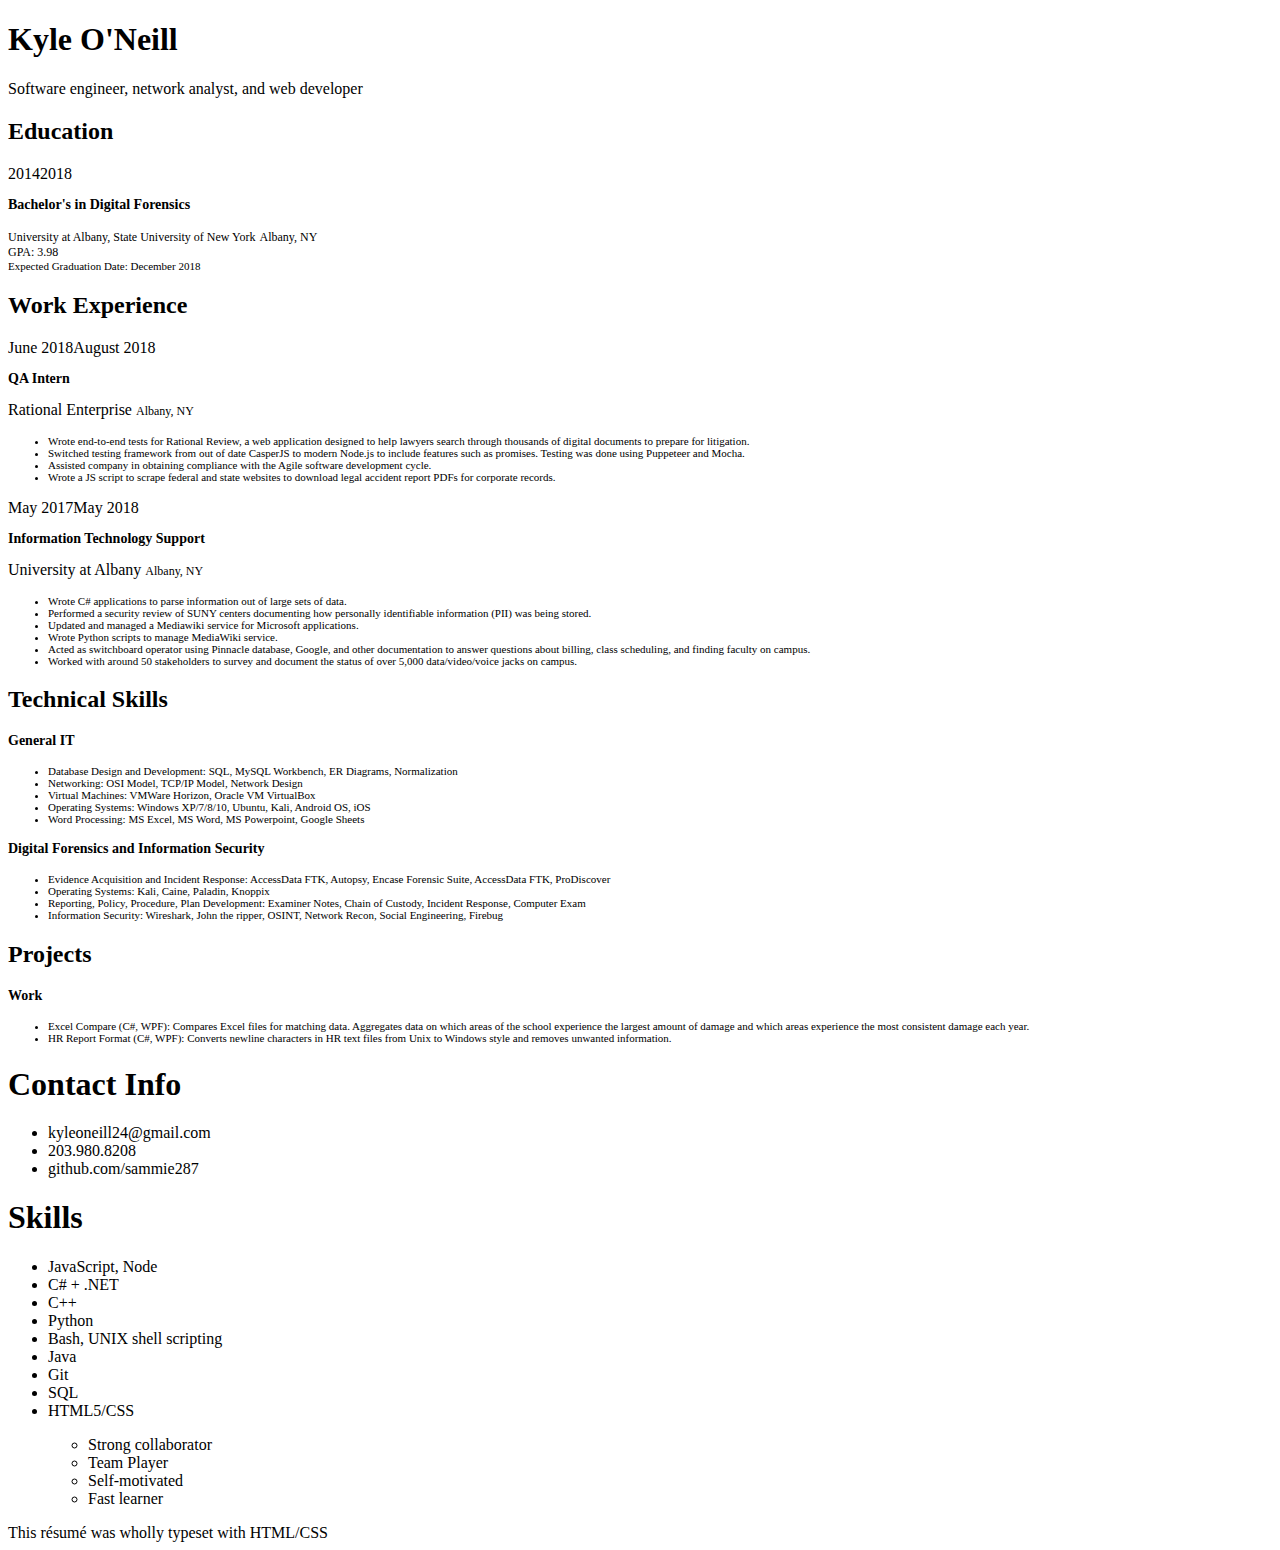
==== index.html @ 2f1cab23 "Updated resume with Rational experience" ====
<!DOCTYPE html>
<html>
  <head>
    <!--    <li style="font-size:14px";></li>    -->
    <meta charset="utf-8" />
    <link rel="stylesheet" type="text/css" href="dep/normalize.css/normalize.css" />
    <link rel="stylesheet" type="text/css" href="dep/Font-Awesome/css/font-awesome.css" />
    <link rel="stylesheet" type="text/css" href="dep/style.css" />
	<script defer src="dep/Font-Awesome/css/fontawesome-all.js"></script>
  </head>
  <body lang="en">
    <section id="main">
      <header id="title">
        <h1>Kyle O'Neill</h1>
        <span class="subtitle">Software engineer, network analyst, and web developer</span>
      </header>
	  <section class="main-block concise"><!--Education-->
        <h2>
          <i class="fa fa-graduation-cap"></i> Education
        </h2>
        <section class="blocks">
          <div class="date">
            <span>2014</span><span>2018</span>
          </div>
          <div class="decorator">
          </div>
          <div class="details">
            <header>
              <h3 style="font-size:14px";>Bachelor's in Digital Forensics</h3>
              <span class="place" style="font-size:12px";>University at Albany, State University of New York</span>
              <span class="location" style="font-size:12px";>Albany, NY</span>
            </header>
			<div style="font-size:12px">GPA: 3.98</div>
            <div style="font-size:11px";>Expected Graduation Date: December 2018</div>
          </div>
        </section>
      </section>
	  
      <section class="main-block"><!--Work Experience-->
        <h2>
          <i class="fa fa-briefcase"></i>Work Experience
        </h2>
		
		        <section class="blocks">
          <div class="date">
			<span>June 2018</span><span>August 2018</span>
          </div>
          <div class="decorator">
          </div>
          <div class="details">
            <header>
              <h3 style="font-size:14px";>QA Intern</h3>
              <span class="place">Rational Enterprise</span>
			  <span class="location" style="font-size:12px";>Albany, NY</span>
            </header>
            <div>
              <ul>
				<li style="font-size:11px";>Wrote end-to-end tests for Rational Review, a web application designed to help lawyers search through thousands of digital documents to prepare for litigation.</li>
				<li style="font-size:11px";>Switched testing framework from out of date CasperJS to modern Node.js to include features such as promises. Testing was done using Puppeteer and Mocha.</li>
				<li style="font-size:11px";>Assisted company in obtaining compliance with the Agile software development cycle.</li>
				<li style="font-size:11px";>Wrote a JS script to scrape federal and state websites to download legal accident report PDFs for corporate records.</li>
              </ul>
            </div>
          </div>
        </section>
		
        <section class="blocks">
          <div class="date">
			<span>May 2017</span><span>May 2018</span>
          </div>
          <div class="decorator">
          </div>
          <div class="details">
            <header>
              <h3 style="font-size:14px";>Information Technology Support</h3>
              <span class="place">University at Albany</span>
			  <span class="location" style="font-size:12px";>Albany, NY</span>
            </header>
            <div>
              <ul>
				<li style="font-size:11px";>Wrote C# applications to parse information out of large sets of data.</li>
				<li style="font-size:11px";>Performed a security review of SUNY centers documenting how personally identifiable information (PII) was being stored.</li>
			    <li style="font-size:11px";>Updated and managed a Mediawiki service for Microsoft applications.</li>
				<li style="font-size:11px";>Wrote Python scripts to manage MediaWiki service.</li>
				<li style="font-size:11px";>Acted as switchboard operator using Pinnacle database, Google, and other documentation to answer questions about billing, class scheduling, and finding faculty on campus.</li>
				<li style="font-size:11px";>Worked with around 50 stakeholders to survey and document the status of over 5,000 data/video/voice jacks on campus.</li>
              </ul>
            </div>
          </div>
        </section>
		
      </section>
	  
      <section class="main-block"><!--Technical Skills-->
        <h2>
          <i class="fa fa-desktop"></i>Technical Skills
        </h2>
		
        <section class="blocks">
          <div class="date">
		  </div>
          <div class="decorator">
          </div>
          <div class="details">
            <header>
              <h3 style="font-size:14px";>General IT</h3>
			</header>
			<ul>
				<li style="font-size:11px";>Database Design and Development: SQL, MySQL Workbench, ER Diagrams, Normalization</li>
				<li style="font-size:11px";>Networking: OSI Model, TCP/IP Model, Network Design</li>
				<li style="font-size:11px";>Virtual Machines: VMWare Horizon, Oracle VM VirtualBox</li>
				<li style="font-size:11px";>Operating Systems: Windows XP/7/8/10, Ubuntu, Kali, Android OS, iOS</li>
				<li style="font-size:11px";>Word Processing: MS Excel, MS Word, MS Powerpoint, Google Sheets</li>
			</ul>
          </div>
        </section>
		
		<section class="blocks">
          <div class="date">
		  </div>
          <div class="decorator">
          </div>
          <div class="details">
            <header>
              <h3 style="font-size:14px";>Digital Forensics and Information Security</h3>
			</header>
			<ul>
				<li style="font-size:11px";>Evidence Acquisition and Incident Response: AccessData FTK, Autopsy, Encase Forensic Suite, AccessData FTK, ProDiscover</li>
				<li style="font-size:11px";>Operating Systems: Kali, Caine, Paladin, Knoppix</li>
				<li style="font-size:11px";>Reporting, Policy, Procedure, Plan Development: Examiner Notes, Chain of Custody, Incident Response, Computer Exam</li>
				<li style="font-size:11px";>Information Security: Wireshark, John the ripper, OSINT, Network Recon, Social Engineering, Firebug</li>
			</ul>
          </div>
        </section>
		
      </section>

      <section class="main-block"><!--Projects-->
        <h2>
          <i class="fa fa-folder-open"></i>Projects
        </h2>
		
        <section class="blocks">
          <div class="date">
          </div>
          <div class="decorator">
          </div>
          <div class="details">
            <header>
              <h3 style="font-size:14px";>Work</h3>
            </header>
              <ul>
				<li style="font-size:11px";>Excel Compare (C#, WPF): Compares Excel files for matching data. Aggregates data on which areas of the school experience the largest amount of damage and which areas experience the most consistent damage each year.</li>
				<li style="font-size:11px";>HR Report Format (C#, WPF): Converts newline characters in HR text files from Unix to Windows style and removes unwanted information.</li>
              </ul>
          </div>
        </section>
		
      </section>
    </section>
    <aside id="sidebar">
      <div class="side-block" id="contact">
        <h1>
          Contact Info
        </h1>
        <ul>
          <li><i class="fa fa-envelope"></i> kyleoneill24@gmail.com</li>
          <li><i class="fa fa-phone"></i> 203.980.8208</li>
		  <li><i class="fa fa-github"></i> github.com/sammie287</li>
        </ul>
      </div>
      <div class="side-block" id="skills">
        <h1>
          Skills
        </h1>
        <ul>
		  <li>JavaScript, Node</li>
          <li>C# + .NET</li>
		  <li>C++</li>
          <li>Python</li>
		  <li>Bash, UNIX shell scripting</li>
		  <li>Java</li>
          <li>Git</li>
		  <li>SQL</li>
          <li>HTML5/CSS</li>
        </ul>
        <ul>
        <ul>
          <li>Strong collaborator</li>
          <li>Team Player</li>
          <li>Self-motivated</li>
		  <li>Fast learner</li>
        </p>
      </div>
      <div class="side-block" id="disclaimer">
        This r&eacute;sum&eacute; was wholly typeset with HTML/CSS
      </div>
    </aside>
  </body>
</html>
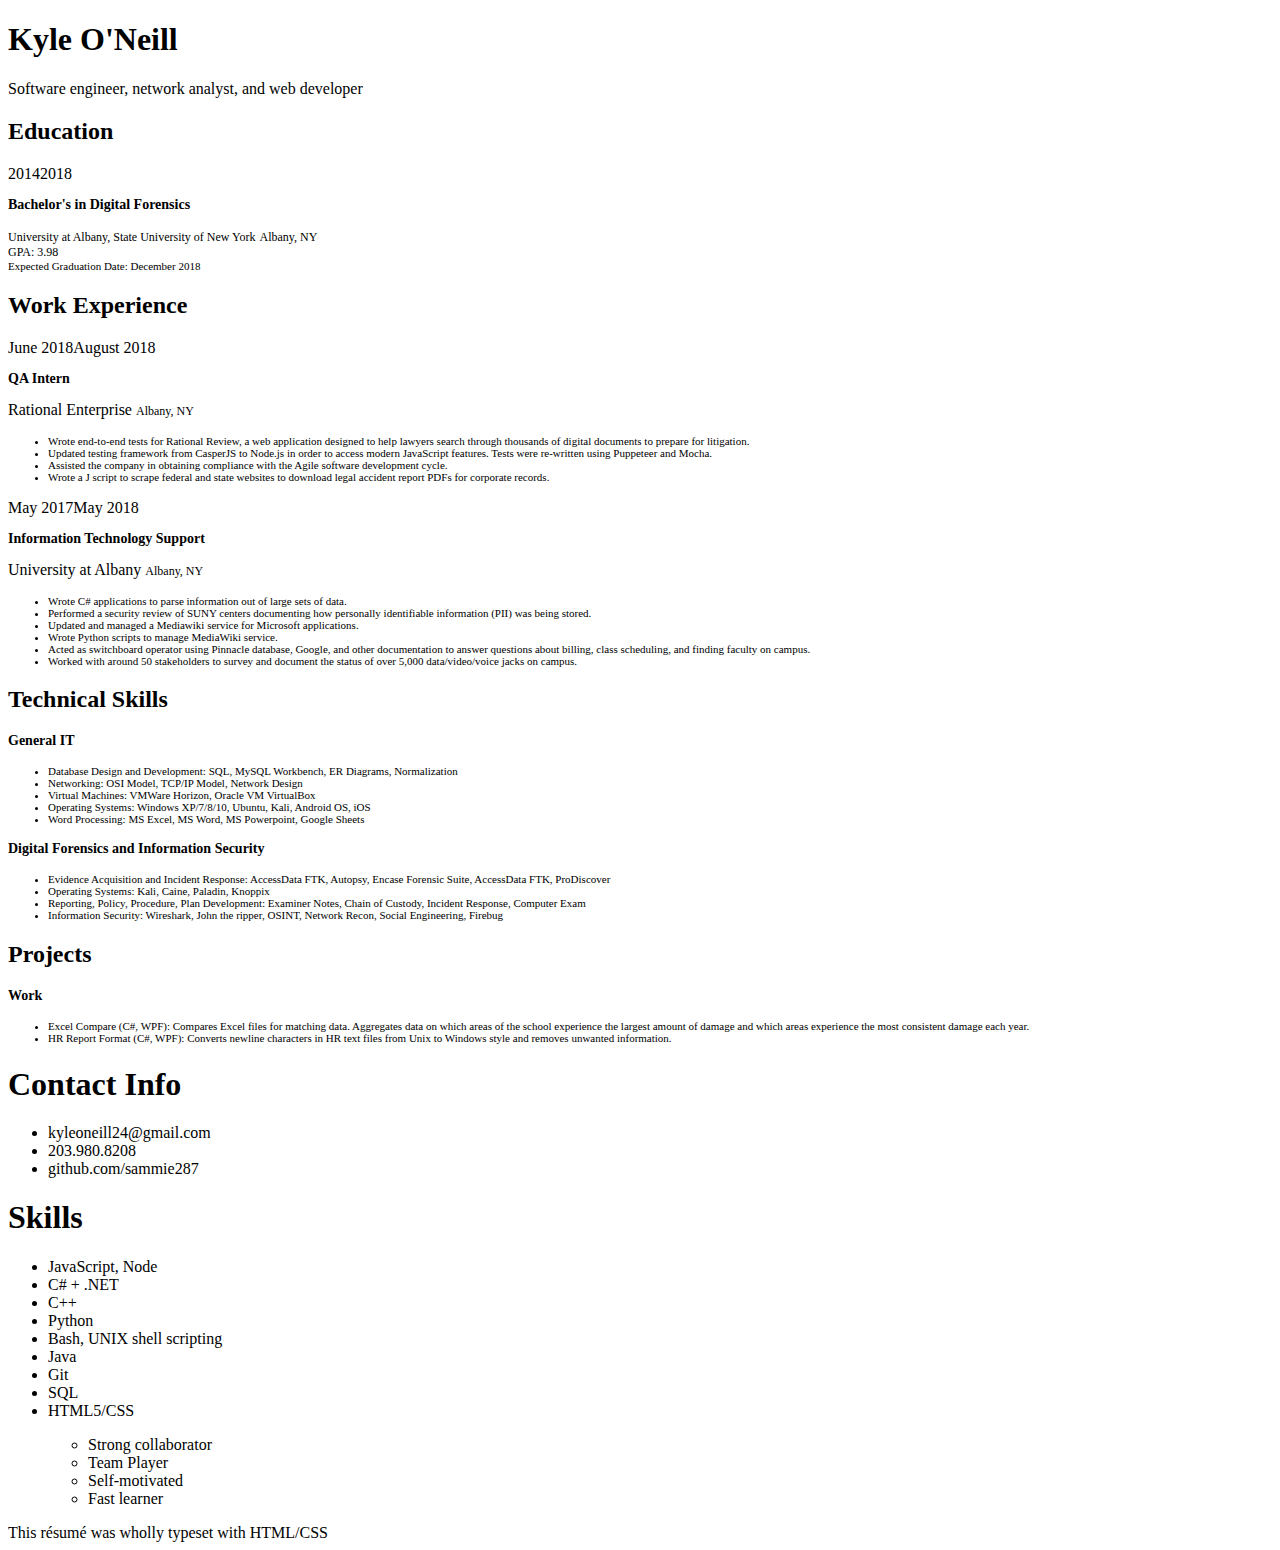
==== commit 416a3493: "Changed wording slightly" ====
--- a/index.html
+++ b/index.html
@@ -56,9 +56,9 @@
             <div>
               <ul>
 				<li style="font-size:11px";>Wrote end-to-end tests for Rational Review, a web application designed to help lawyers search through thousands of digital documents to prepare for litigation.</li>
-				<li style="font-size:11px";>Switched testing framework from out of date CasperJS to modern Node.js to include features such as promises. Testing was done using Puppeteer and Mocha.</li>
-				<li style="font-size:11px";>Assisted company in obtaining compliance with the Agile software development cycle.</li>
-				<li style="font-size:11px";>Wrote a JS script to scrape federal and state websites to download legal accident report PDFs for corporate records.</li>
+				<li style="font-size:11px";>Updated testing framework from CasperJS to Node.js in order to access modern JavaScript features. Tests were re-written using Puppeteer and Mocha.</li>
+				<li style="font-size:11px";>Assisted the company in obtaining compliance with the Agile software development cycle.</li>
+				<li style="font-size:11px";>Wrote a J script to scrape federal and state websites to download legal accident report PDFs for corporate records.</li>
               </ul>
             </div>
           </div>
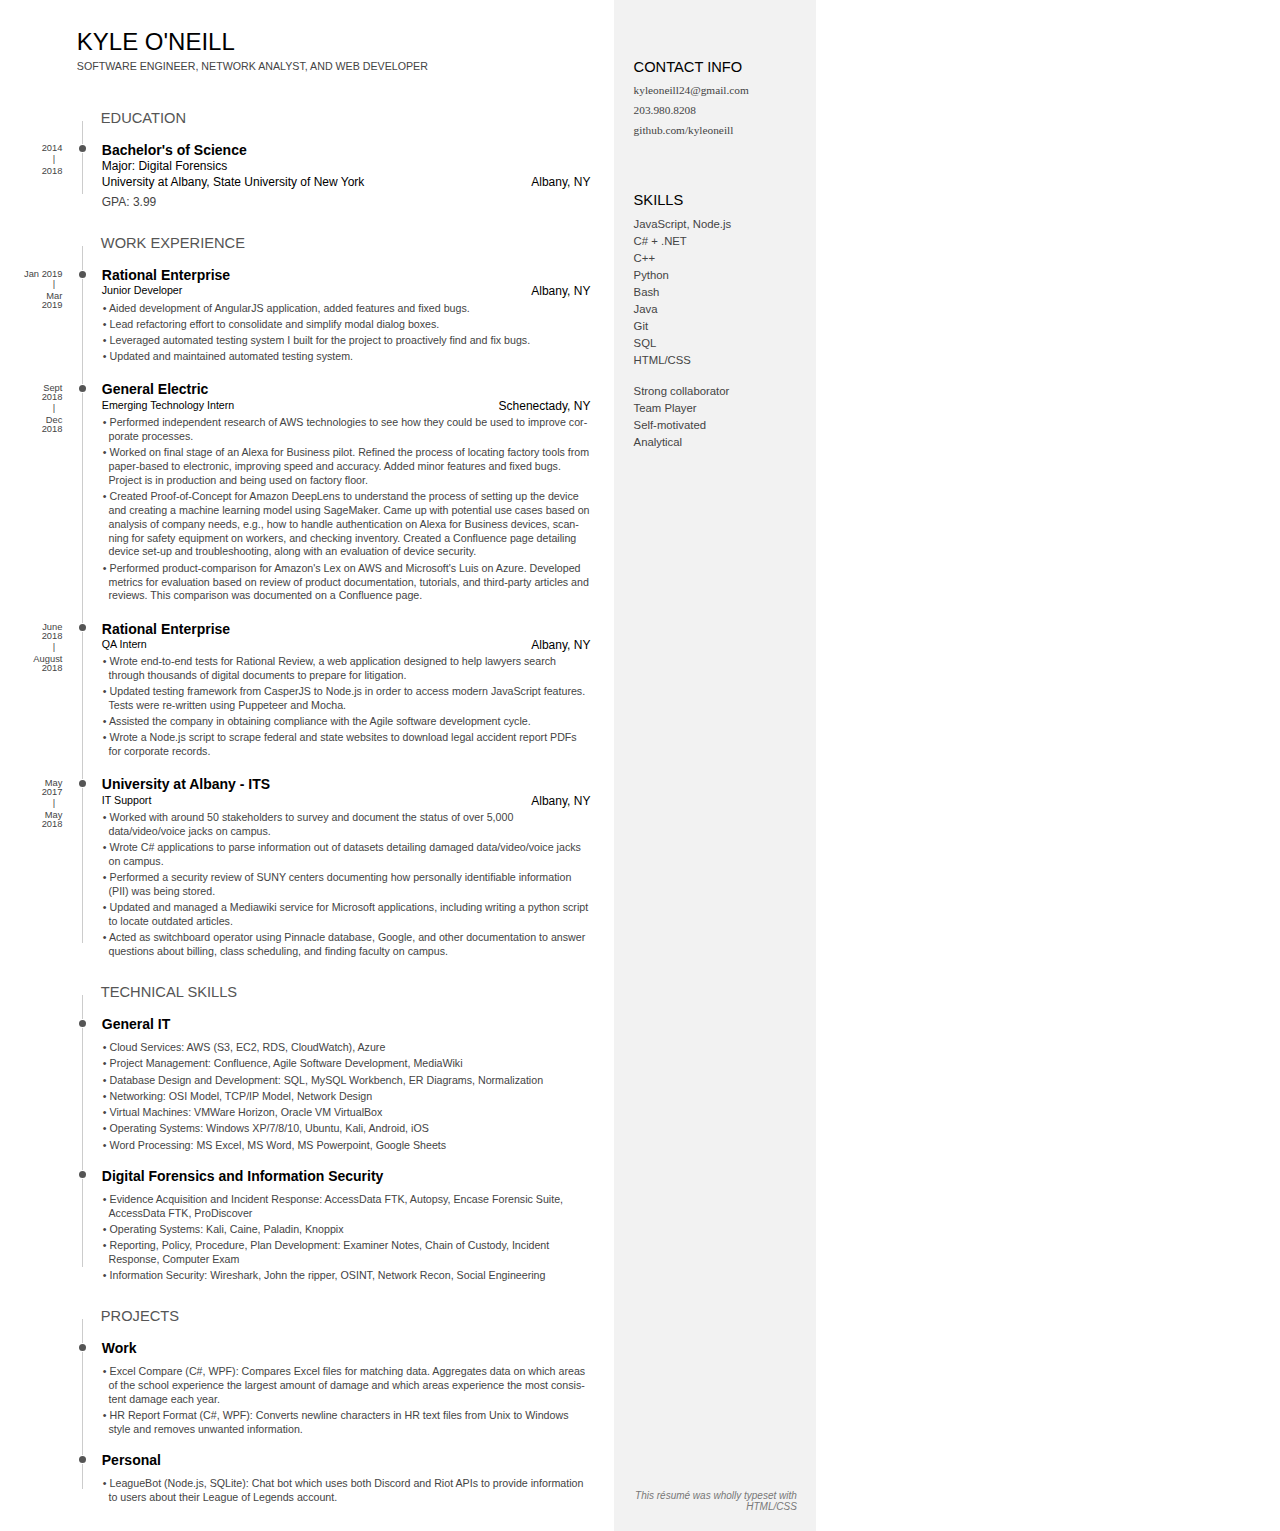
==== commit 119ad63d: "Firebug doesn't exist anymore" ====
--- a/index.html
+++ b/index.html
@@ -26,12 +26,12 @@
           </div>
           <div class="details">
             <header>
-              <h3 style="font-size:14px";>Bachelor's in Digital Forensics</h3>
+              <h3 style="font-size:14px";>Bachelor's of Science</h3>
+              <span class="concentration" style="font-size:12px";>Major: Digital Forensics</span><br>
               <span class="place" style="font-size:12px";>University at Albany, State University of New York</span>
               <span class="location" style="font-size:12px";>Albany, NY</span>
             </header>
-			<div style="font-size:12px">GPA: 3.98</div>
-            <div style="font-size:11px";>Expected Graduation Date: December 2018</div>
+		      	<div style="font-size:12px">GPA: 3.99</div>
           </div>
         </section>
       </section>
@@ -40,50 +40,112 @@
         <h2>
           <i class="fa fa-briefcase"></i>Work Experience
         </h2>
-		
-		        <section class="blocks">
-          <div class="date">
-			<span>June 2018</span><span>August 2018</span>
-          </div>
-          <div class="decorator">
-          </div>
-          <div class="details">
-            <header>
-              <h3 style="font-size:14px";>QA Intern</h3>
-              <span class="place">Rational Enterprise</span>
-			  <span class="location" style="font-size:12px";>Albany, NY</span>
+    
+        <section class="blocks">
+          <div class="date">
+            <span>Jan 2019</span><span>Mar 2019</span>
+          </div>
+          <div class="decorator"></div>
+          <div class="details">
+            <header>
+              <h3 style="font-size:14px";>Rational Enterprise</h3>
+              <span class="place">Junior Developer</span>
+              <span class="location" style="font-size:12px";>Albany, NY</span>
             </header>
             <div>
               <ul>
-				<li style="font-size:11px";>Wrote end-to-end tests for Rational Review, a web application designed to help lawyers search through thousands of digital documents to prepare for litigation.</li>
-				<li style="font-size:11px";>Updated testing framework from CasperJS to Node.js in order to access modern JavaScript features. Tests were re-written using Puppeteer and Mocha.</li>
-				<li style="font-size:11px";>Assisted the company in obtaining compliance with the Agile software development cycle.</li>
-				<li style="font-size:11px";>Wrote a J script to scrape federal and state websites to download legal accident report PDFs for corporate records.</li>
-              </ul>
-            </div>
-          </div>
-        </section>
-		
-        <section class="blocks">
-          <div class="date">
-			<span>May 2017</span><span>May 2018</span>
-          </div>
-          <div class="decorator">
-          </div>
-          <div class="details">
-            <header>
-              <h3 style="font-size:14px";>Information Technology Support</h3>
-              <span class="place">University at Albany</span>
-			  <span class="location" style="font-size:12px";>Albany, NY</span>
+                <li>
+                  Aided development of AngularJS application, added features and fixed bugs.
+                </li>
+                <li>
+                  Lead refactoring effort to consolidate and simplify modal dialog boxes.
+                </li>
+                <li>
+                  Leveraged automated testing system I built for the project to proactively find and fix bugs.
+                </li>
+                <li>
+                  Updated and maintained automated testing system.
+                </li>
+              </ul>
+            </div>
+          </div>
+        </section>
+
+        <section class="blocks">
+            <div class="date">
+              <span>Sept 2018</span><span>Dec 2018</span>
+            </div>
+            <div class="decorator"></div>
+            <div class="details">
+              <header>
+                <h3 style="font-size:14px";>General Electric</h3>
+                <span class="place">Emerging Technology Intern</span>
+                <span class="location" style="font-size:12px";>Schenectady, NY</span>
+              </header>
+              <div>
+                <ul>
+                  <li>
+                    Performed independent research of AWS technologies to see how they could be used to improve corporate processes.
+                  </li>
+                  <li>
+                    Worked on final stage of an Alexa for Business pilot. Refined the process of locating factory tools from paper-based to electronic, 
+                    improving speed and accuracy. Added minor features and fixed bugs. Project is in production and being used on factory floor.
+                  </li>
+                  <li>
+                    Created Proof-of-Concept for Amazon DeepLens to understand the process of setting up the device and creating a machine learning model using SageMaker. 
+                    Came up with potential use cases based on analysis of company needs, e.g., how to handle authentication on Alexa for Business devices, 
+                    scanning for safety equipment on workers, and checking inventory. Created a Confluence page detailing device set-up and troubleshooting,
+                    along with an evaluation of device security.
+                  </li>
+                  <li>
+                    Performed product-comparison for Amazon's Lex on AWS and Microsoft's Luis on Azure. Developed metrics for evaluation based on review of product
+                    documentation, tutorials, and third-party articles and reviews. This comparison was documented on a Confluence page.
+                  </li>
+                </ul>
+              </div>
+            </div>
+          </section>
+
+		    <section class="blocks">
+          <div class="date">
+			      <span>June 2018</span><span>August 2018</span>
+          </div>
+          <div class="decorator"></div>
+          <div class="details">
+            <header>
+              <h3 style="font-size:14px";>Rational Enterprise</h3>
+              <span class="place">QA Intern</span>
+			        <span class="location" style="font-size:12px";>Albany, NY</span>
             </header>
             <div>
               <ul>
-				<li style="font-size:11px";>Wrote C# applications to parse information out of large sets of data.</li>
-				<li style="font-size:11px";>Performed a security review of SUNY centers documenting how personally identifiable information (PII) was being stored.</li>
-			    <li style="font-size:11px";>Updated and managed a Mediawiki service for Microsoft applications.</li>
-				<li style="font-size:11px";>Wrote Python scripts to manage MediaWiki service.</li>
-				<li style="font-size:11px";>Acted as switchboard operator using Pinnacle database, Google, and other documentation to answer questions about billing, class scheduling, and finding faculty on campus.</li>
-				<li style="font-size:11px";>Worked with around 50 stakeholders to survey and document the status of over 5,000 data/video/voice jacks on campus.</li>
+                <li>Wrote end-to-end tests for Rational Review, a web application designed to help lawyers search through thousands of digital documents to prepare for litigation.</li>
+                <li>Updated testing framework from CasperJS to Node.js in order to access modern JavaScript features. Tests were re-written using Puppeteer and Mocha.</li>
+                <li>Assisted the company in obtaining compliance with the Agile software development cycle.</li>
+                <li>Wrote a Node.js script to scrape federal and state websites to download legal accident report PDFs for corporate records.</li>
+              </ul>
+            </div>
+          </div>
+        </section>
+		
+        <section class="blocks">
+          <div class="date">
+			      <span>May 2017</span><span>May 2018</span>
+          </div>
+          <div class="decorator"></div>
+          <div class="details">
+            <header>
+              <h3 style="font-size:14px";>University at Albany - ITS</h3>
+              <span class="place">IT Support</span>
+			        <span class="location" style="font-size:12px";>Albany, NY</span>
+            </header>
+            <div>
+              <ul>
+                <li>Worked with around 50 stakeholders to survey and document the status of over 5,000 data/video/voice jacks on campus.</li>
+                <li>Wrote C# applications to parse information out of datasets detailing damaged data/video/voice jacks on campus.</li>
+                <li>Performed a security review of SUNY centers documenting how personally identifiable information (PII) was being stored.</li>
+                <li>Updated and managed a Mediawiki service for Microsoft applications, including writing a python script to locate outdated articles.</li>
+                <li>Acted as switchboard operator using Pinnacle database, Google, and other documentation to answer questions about billing, class scheduling, and finding faculty on campus.</li>
               </ul>
             </div>
           </div>
@@ -97,64 +159,77 @@
         </h2>
 		
         <section class="blocks">
-          <div class="date">
-		  </div>
+          <div class="date"></div>
+          <div class="decorator"></div>
+          <div class="details">
+            <header>
+              <h3 style="font-size:14px";>General IT</h3>
+			      </header>
+            <ul>
+              <li>Cloud Services: AWS (S3, EC2, RDS, CloudWatch), Azure</li>
+              <li>Project Management: Confluence, Agile Software Development, MediaWiki</li>
+              <li>Database Design and Development: SQL, MySQL Workbench, ER Diagrams, Normalization</li>
+              <li>Networking: OSI Model, TCP/IP Model, Network Design</li>
+              <li>Virtual Machines: VMWare Horizon, Oracle VM VirtualBox</li>
+              <li>Operating Systems: Windows XP/7/8/10, Ubuntu, Kali, Android, iOS</li>
+              <li>Word Processing: MS Excel, MS Word, MS Powerpoint, Google Sheets</li>
+            </ul>
+          </div>
+        </section>
+		
+		<section class="blocks">
+      <div class="date"></div>
+      <div class="decorator"></div>
+      <div class="details">
+        <header>
+          <h3 style="font-size:14px";>Digital Forensics and Information Security</h3>
+        </header>
+        <ul>
+          <li>Evidence Acquisition and Incident Response: AccessData FTK, Autopsy, Encase Forensic Suite, AccessData FTK, ProDiscover</li>
+          <li>Operating Systems: Kali, Caine, Paladin, Knoppix</li>
+          <li>Reporting, Policy, Procedure, Plan Development: Examiner Notes, Chain of Custody, Incident Response, Computer Exam</li>
+          <li>Information Security: Wireshark, John the ripper, OSINT, Network Recon, Social Engineering</li>
+        </ul>
+      </div>
+    </section>
+		
+      </section>
+
+      <section class="main-block"><!--Projects-->
+        <h2>
+          <i class="fa fa-folder-open"></i>Projects
+        </h2>
+		
+        <section class="blocks">
+          <div class="date">
+          </div>
           <div class="decorator">
           </div>
           <div class="details">
             <header>
-              <h3 style="font-size:14px";>General IT</h3>
-			</header>
-			<ul>
-				<li style="font-size:11px";>Database Design and Development: SQL, MySQL Workbench, ER Diagrams, Normalization</li>
-				<li style="font-size:11px";>Networking: OSI Model, TCP/IP Model, Network Design</li>
-				<li style="font-size:11px";>Virtual Machines: VMWare Horizon, Oracle VM VirtualBox</li>
-				<li style="font-size:11px";>Operating Systems: Windows XP/7/8/10, Ubuntu, Kali, Android OS, iOS</li>
-				<li style="font-size:11px";>Word Processing: MS Excel, MS Word, MS Powerpoint, Google Sheets</li>
-			</ul>
-          </div>
-        </section>
-		
-		<section class="blocks">
-          <div class="date">
-		  </div>
-          <div class="decorator">
-          </div>
-          <div class="details">
-            <header>
-              <h3 style="font-size:14px";>Digital Forensics and Information Security</h3>
-			</header>
-			<ul>
-				<li style="font-size:11px";>Evidence Acquisition and Incident Response: AccessData FTK, Autopsy, Encase Forensic Suite, AccessData FTK, ProDiscover</li>
-				<li style="font-size:11px";>Operating Systems: Kali, Caine, Paladin, Knoppix</li>
-				<li style="font-size:11px";>Reporting, Policy, Procedure, Plan Development: Examiner Notes, Chain of Custody, Incident Response, Computer Exam</li>
-				<li style="font-size:11px";>Information Security: Wireshark, John the ripper, OSINT, Network Recon, Social Engineering, Firebug</li>
-			</ul>
-          </div>
-        </section>
-		
-      </section>
-
-      <section class="main-block"><!--Projects-->
-        <h2>
-          <i class="fa fa-folder-open"></i>Projects
-        </h2>
-		
-        <section class="blocks">
-          <div class="date">
-          </div>
-          <div class="decorator">
-          </div>
-          <div class="details">
-            <header>
               <h3 style="font-size:14px";>Work</h3>
             </header>
               <ul>
-				<li style="font-size:11px";>Excel Compare (C#, WPF): Compares Excel files for matching data. Aggregates data on which areas of the school experience the largest amount of damage and which areas experience the most consistent damage each year.</li>
-				<li style="font-size:11px";>HR Report Format (C#, WPF): Converts newline characters in HR text files from Unix to Windows style and removes unwanted information.</li>
-              </ul>
-          </div>
-        </section>
+                <li>Excel Compare (C#, WPF): Compares Excel files for matching data. Aggregates data on which areas of the school experience the largest amount of damage and which areas experience the most consistent damage each year.</li>
+                <li>HR Report Format (C#, WPF): Converts newline characters in HR text files from Unix to Windows style and removes unwanted information.</li>
+              </ul>
+          </div>
+        </section>
+
+        <section class="blocks">
+            <div class="date">
+            </div>
+            <div class="decorator">
+            </div>
+            <div class="details">
+              <header>
+                <h3 style="font-size:14px";>Personal</h3>
+              </header>
+                <ul>
+                  <li>LeagueBot (Node.js, SQLite): Chat bot which uses both Discord and Riot APIs to provide information to users about their League of Legends account.</li>
+                </ul>
+            </div>
+          </section>
 		
       </section>
     </section>
@@ -166,7 +241,7 @@
         <ul>
           <li><i class="fa fa-envelope"></i> kyleoneill24@gmail.com</li>
           <li><i class="fa fa-phone"></i> 203.980.8208</li>
-		  <li><i class="fa fa-github"></i> github.com/sammie287</li>
+		      <li><i class="fa fa-github"></i> github.com/kyleoneill</li>
         </ul>
       </div>
       <div class="side-block" id="skills">
@@ -174,22 +249,22 @@
           Skills
         </h1>
         <ul>
-		  <li>JavaScript, Node</li>
+		      <li>JavaScript, Node.js</li>
           <li>C# + .NET</li>
-		  <li>C++</li>
+		      <li>C++</li>
           <li>Python</li>
-		  <li>Bash, UNIX shell scripting</li>
-		  <li>Java</li>
+		      <li>Bash</li>
+		      <li>Java</li>
           <li>Git</li>
-		  <li>SQL</li>
-          <li>HTML5/CSS</li>
+		      <li>SQL</li>
+          <li>HTML/CSS</li>
         </ul>
         <ul>
         <ul>
           <li>Strong collaborator</li>
           <li>Team Player</li>
           <li>Self-motivated</li>
-		  <li>Fast learner</li>
+		      <li>Analytical</li>
         </p>
       </div>
       <div class="side-block" id="disclaimer">
--- a/dep/style.css
+++ b/dep/style.css
@@ -0,0 +1,385 @@
+@page{
+  size: letter portrait;
+  margin: 0;
+}
+
+*{
+  box-sizing: border-box;
+}
+
+:root{
+  --page-width: 8.5in;
+  --page-height: 15.95in;
+  --main-width: 6.4in;
+  --sidebar-width: calc(var(--page-width) - var(--main-width));
+  --decorator-horizontal-margin: 0.2in;
+
+  --sidebar-horizontal-padding: 0.2in;
+
+  /* XXX: using px for very good precision control */
+  --decorator-outer-offset-top: 10px;
+  --decorator-outer-offset-left: -5px;
+  --decorator-border-width: 1px;
+  --decorator-outer-dim: 9px;
+  --decorator-border: 1px solid #ccc;
+
+  --row-blocks-padding-top: 5pt;
+  --date-block-width: 0.6in;
+
+  --main-blocks-title-icon-offset-left: -19pt;
+}
+
+body{
+  width: var(--page-width);
+  height: var(--page-height);
+  margin: 0;
+  font-family: "Open Sans", sans-serif; 
+  font-weight: 300;
+  line-height: 1.3;
+  color: #444;
+  hyphens: auto;
+}
+
+h1, h2, h3{
+  margin: 0;
+  color: #000;
+}
+
+li{
+  list-style-type: none;
+}
+
+#main{
+  float: left;
+  width: var(--main-width);
+  padding: 0.25in 0.25in 0 0.25in;
+  font-size: 7pt;
+}
+
+#sidebar{
+  float: right;
+  position: relative; /* for disclaimer */
+  width: var(--sidebar-width);
+  height: 100%;
+  padding: 0.6in var(--sidebar-horizontal-padding);
+  background-color: #f2f2f2;
+  font-size: 8.5pt;
+}
+
+/* main */
+
+/** big title **/
+#title, h1, h2{
+  text-transform: uppercase;
+}
+
+#title{
+  position: relative;
+  left: 0.55in;
+  margin-bottom: 0.3in;
+  line-height: 1.2;
+}
+
+#title h1{
+  font-weight: 300;
+  font-size: 18pt;
+  line-height: 1.5;
+}
+
+#title h1 strong{
+  margin: auto 2pt auto 4pt;
+  font-weight: 600;
+}
+
+.subtitle{
+  font-size: 8pt;
+}
+
+/*** categorial blocks ***/
+
+.main-block{
+  margin-top: 0.1in;
+}
+
+#main h2{
+  position: relative;
+  top: var(--row-blocks-padding-top);
+  /* XXX: 0.5px for aligning fx printing */
+  left: calc((var(--date-block-width) + var(--decorator-horizontal-margin)));
+  font-weight: 400;
+  font-size: 11pt;
+  color: #555;
+}
+
+#main h2 > i{
+  /* use absolute position to prevent icon's width from misaligning title */
+  /* assigning a fixed width here is no better due to needing to align decorator
+     line too */
+  position: absolute;
+  left: var(--main-blocks-title-icon-offset-left);
+  z-index: 1; /* over decorator line */
+  color: #444;
+}
+
+#main h2::after{ /* extends the decorator line */
+  height: calc(var(--row-blocks-padding-top) * 2);
+  position: relative;
+  top: calc(-1 * var(--row-blocks-padding-top));
+  /* XXX: 0.5px for aligning fx printing */
+  left: calc(-1 * var(--decorator-horizontal-margin));
+  display: block;
+  border-left: var(--decorator-border);
+  z-index: 0;
+  line-height: 0;
+  font-size: 0;
+  content: ' ';
+}
+
+/**** minor tweaks on the icon fonts ****/
+#main h2 > .fa-graduation-cap{
+  left: calc(var(--main-blocks-title-icon-offset-left) - 2pt);
+  top: 2pt;
+}
+
+#main h2 > .fa-suitcase{
+  top: 1pt;
+}
+
+#main h2 > .fa-folder-open{
+  top: 1.5pt;
+}
+
+/**** individual row blocks (date - decorator - details) ****/
+
+.blocks{
+  display: flex;
+  flex-flow: row nowrap;
+}
+
+.blocks > div{
+  padding-top: var(--row-blocks-padding-top);
+}
+
+.date{
+  flex: 0 0 var(--date-block-width);
+  padding-top: calc(var(--row-blocks-padding-top) + 2.5pt) !important;
+  padding-right: var(--decorator-horizontal-margin);
+  font-size: 7pt;
+  text-align: right;
+  line-height: 1;
+}
+
+.date span{
+  display: block;
+}
+
+.date span:first-child::after{
+  position: relative;
+  top: 1pt;
+  right: 5.5pt;
+  display: block;
+  height: 10pt;
+  content: '|';
+}
+
+.decorator{
+  flex: 0 0 0;
+  position: relative;
+  width: 2pt;
+  min-height: 100%;
+  border-left: var(--decorator-border);
+}
+
+/*
+ * XXX: Use two filled circles to achieve the circle-with-white-border effect.
+ * The normal technique of only using one pseudo element and
+ * border: 1px solid white; style makes firefox erroneously either:
+ * 1) overflows the grayshade background (if no background-clip is set), or
+ * 2) shows decorator line which should've been masked by the white border
+ *
+ */
+
+.decorator::before{
+  position: absolute;
+  top: var(--decorator-outer-offset-top);
+  left: var(--decorator-outer-offset-left);
+  content: ' ';
+  display: block;
+  width: var(--decorator-outer-dim);
+  height: var(--decorator-outer-dim);
+  border-radius: calc(var(--decorator-outer-dim) / 2);
+  background-color: #fff;
+}
+
+.decorator::after{
+  position: absolute;
+  top: calc(var(--decorator-outer-offset-top) + var(--decorator-border-width));
+  left: calc(var(--decorator-outer-offset-left) + var(--decorator-border-width));
+  content: ' ';
+  display: block;
+  width: calc(var(--decorator-outer-dim) - (var(--decorator-border-width) * 2));
+  height: calc(var(--decorator-outer-dim) - (var(--decorator-border-width) * 2));
+  border-radius: calc((var(--decorator-outer-dim) - (var(--decorator-border-width) * 2)) / 2);
+  background-color: #555;
+}
+
+.blocks:last-child .decorator{ /* slightly shortens it */
+  margin-bottom: 0.25in;
+}
+
+/***** fine-tunes on the details block where the real juice is *****/
+
+.details{
+  flex: 1 0 0;
+  padding-left: var(--decorator-horizontal-margin);
+}
+
+.details header{
+  color: #000;
+}
+
+.details h3{
+  font-size: 9pt;
+}
+
+.main-block:not(.concise) .details div{
+  margin: 0.18in 0 0.1in 0; 
+}
+
+.main-block:not(.concise) .blocks:last-child .details div{
+  margin-bottom: 0;
+}
+
+.main-block.concise .details div:not(.concise){
+  /* use padding to work around the fact that margin doesn't affect floated
+     neighboring elements */
+  padding: 0.05in 0 0.07in 0;
+}
+
+.details .place{
+  float: left;
+  font-size: 8pt;
+}
+
+.details .location{
+  float: right;
+}
+
+.details div{
+  clear: both;
+}
+
+.details .location::before{
+  display: inline-block;
+  position: relative;
+  right: 3pt;
+  top: 0.25pt;
+  font-family: FontAwesome;
+  font-weight: normal;
+  font-style: normal;
+  text-decoration: inherit;
+  content: "\f124";
+}
+
+.main-block li{
+  font-size: 8pt;
+}
+
+/***** fine-tunes on the lists... *****/
+
+#main ul{
+  padding-left: 0.07in;
+  margin: 0.08in 0;
+}
+
+#main li{
+  margin: 0 0 0.025in 0;
+}
+
+/****** customize list symbol style ******/
+#main li::before{
+  position: relative;
+  margin-left: -4.25pt;
+  content: '• ';
+}
+
+.details .concise ul{
+  margin: 0 !important;
+  -webkit-columns: 2;
+  -moz-columns: 2;
+  columns: 2;
+}
+
+.details .concise li{
+  margin: 0 !important;
+}
+
+.details .concise li{
+  margin-left: 0 !important;
+}
+
+
+
+/* sidebar */
+
+#sidebar h1{
+  font-weight: 400;
+  font-size: 11pt;
+}
+
+.side-block{
+  margin-top: 0.5in; 
+}
+
+#contact ul{
+  margin-top: 0.05in;
+  padding-left: 0;
+  font-family: "Source Code Pro";
+  font-weight: 400;
+  line-height: 1.75;
+}
+
+#contact li > i{
+  width: 9pt; /* for text alignment */
+  text-align: right;
+}
+
+#skills{
+  line-height: 1.5;
+}
+
+#skills ul{
+  margin: 0.05in 0 0.15in;
+  padding: 0;
+}
+
+#disclaimer{
+  position: absolute;
+  bottom: var(--sidebar-horizontal-padding);
+  right: var(--sidebar-horizontal-padding);
+  font-size: 7.5pt;
+  font-style: italic;
+  line-height: 1.1;
+  text-align: right;
+  color: #777;
+}
+
+#disclaimer code{
+  color: #666;
+  font-family: "Source Code Pro";
+  font-weight: 400;
+  font-style: normal;
+}
+
+.dk-logo-wrapper {
+	width: 100%;
+	text-align: center;
+	margin-bottom: 15px;
+}
+.dk-logo {
+	filter: brightness(0);
+}
+
+div#contact {
+	margin-top: 0;
+}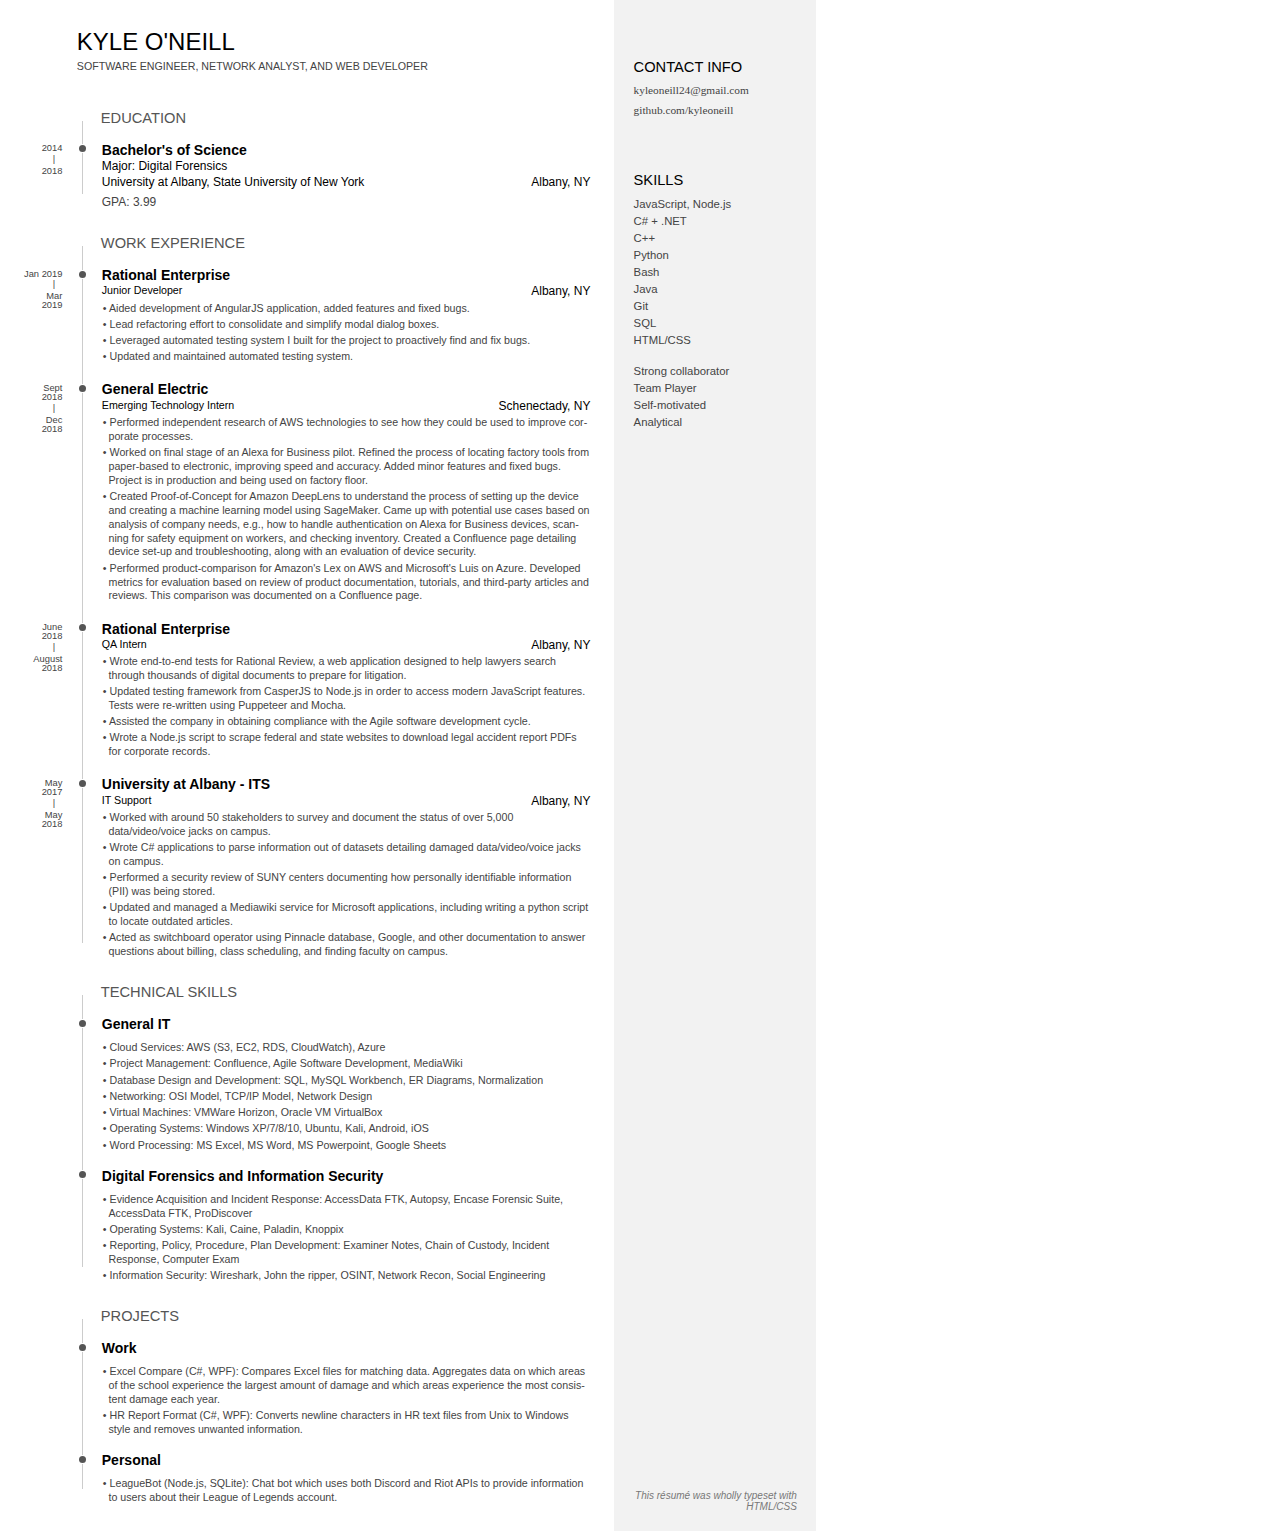
==== commit 2b493f0d: "Removed phone number, number changed" ====
--- a/index.html
+++ b/index.html
@@ -240,7 +240,6 @@
         </h1>
         <ul>
           <li><i class="fa fa-envelope"></i> kyleoneill24@gmail.com</li>
-          <li><i class="fa fa-phone"></i> 203.980.8208</li>
 		      <li><i class="fa fa-github"></i> github.com/kyleoneill</li>
         </ul>
       </div>
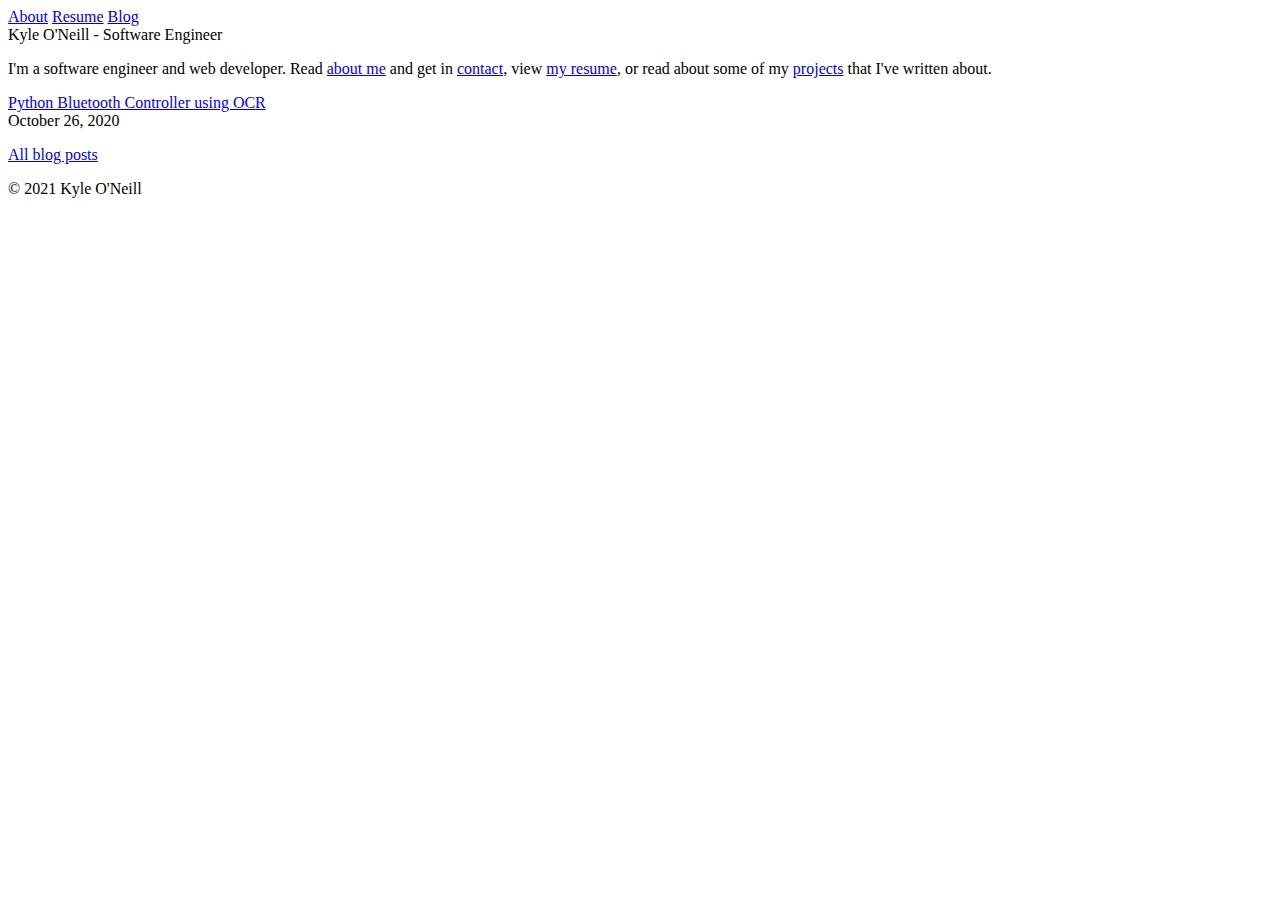
==== commit 05554cc6: "Updated year in footer" ====
--- a/index.html
+++ b/index.html
@@ -1,274 +1,73 @@
 <!DOCTYPE html>
-<html>
-  <head>
-    <!--    <li style="font-size:14px";></li>    -->
-    <meta charset="utf-8" />
-    <link rel="stylesheet" type="text/css" href="dep/normalize.css/normalize.css" />
-    <link rel="stylesheet" type="text/css" href="dep/Font-Awesome/css/font-awesome.css" />
-    <link rel="stylesheet" type="text/css" href="dep/style.css" />
-	<script defer src="dep/Font-Awesome/css/fontawesome-all.js"></script>
-  </head>
-  <body lang="en">
-    <section id="main">
-      <header id="title">
-        <h1>Kyle O'Neill</h1>
-        <span class="subtitle">Software engineer, network analyst, and web developer</span>
-      </header>
-	  <section class="main-block concise"><!--Education-->
-        <h2>
-          <i class="fa fa-graduation-cap"></i> Education
-        </h2>
-        <section class="blocks">
-          <div class="date">
-            <span>2014</span><span>2018</span>
-          </div>
-          <div class="decorator">
-          </div>
-          <div class="details">
-            <header>
-              <h3 style="font-size:14px";>Bachelor's of Science</h3>
-              <span class="concentration" style="font-size:12px";>Major: Digital Forensics</span><br>
-              <span class="place" style="font-size:12px";>University at Albany, State University of New York</span>
-              <span class="location" style="font-size:12px";>Albany, NY</span>
-            </header>
-		      	<div style="font-size:12px">GPA: 3.99</div>
-          </div>
-        </section>
-      </section>
-	  
-      <section class="main-block"><!--Work Experience-->
-        <h2>
-          <i class="fa fa-briefcase"></i>Work Experience
-        </h2>
+<html lang="en">
+    <head>
+        <meta charset="UTF-8">
+        <meta name="apple-mobile-web-app-capable" content="yes">
+        <meta name="viewport" content="width=device-width, initial-scale=1">
+        <meta name="description" content="The developer portfolio for Kyle O&#x27;Neill">
+        <meta name="author" content="Kyle O&#x27;Neill">
+       
+        <!-- favicon -->
+        <link rel="apple-touch-icon" sizes="180x180" href="/apple-touch-icon.png">
+        <link rel="icon" type="image/png" sizes="32x32" href="/favicon-32x32.png">
+        <link rel="icon" type="image/png" sizes="16x16" href="/favicon-16x16.png">
+        <link rel="manifest" href="/site.webmanifest">
+        <link rel="mask-icon" href="/safari-pinned-tab.svg" color="#5bbad5">
+        <meta name="msapplication-TileColor" content="#ffffff">
+        <meta name="theme-color" content="#ffffff">
+
+        <!-- fonts and styles -->
+        <link href="https://fonts.googleapis.com/css?family=Rubik:400,700" rel="stylesheet">
+        <link href="https://kyleoneill.dev/style.css" rel="stylesheet">
+
+        <title>
+            
+                Kyle O&#x27;Neill
+            
+        </title>
+    </head>
+    <body>
+        <div class="section header">
+            <div class="logo">
+                <a href="/" class="logo-image" width="100"></a>
+            </div>
+            <div class="links">
+                
+                
+                    <a href="https://kyleoneill.dev/about/">About</a>
+                
+                    <a href="https://kyleoneill.dev/resume/">Resume</a>
+                
+                
+                    
+                    <a href="https://kyleoneill.dev/blog/">Blog</a>
+                
+            </div>
+            <!-- search would go here -->
+        </div>
+        
+<div class="section title">
+    Kyle O'Neill - Software Engineer
+</div>
+<div class="section content">
+    <p>I'm a software engineer and web developer. Read <a href="/about">about me</a> and get in <a href="/about#contact-me">contact</a>, view <a href="/resume">my resume</a>, or read about some of my <a href="/blog">projects</a> that I've written about.</p>
+
+</div>
+<div class="section pages">
     
-        <section class="blocks">
-          <div class="date">
-            <span>Jan 2019</span><span>Mar 2019</span>
-          </div>
-          <div class="decorator"></div>
-          <div class="details">
-            <header>
-              <h3 style="font-size:14px";>Rational Enterprise</h3>
-              <span class="place">Junior Developer</span>
-              <span class="location" style="font-size:12px";>Albany, NY</span>
-            </header>
-            <div>
-              <ul>
-                <li>
-                  Aided development of AngularJS application, added features and fixed bugs.
-                </li>
-                <li>
-                  Lead refactoring effort to consolidate and simplify modal dialog boxes.
-                </li>
-                <li>
-                  Leveraged automated testing system I built for the project to proactively find and fix bugs.
-                </li>
-                <li>
-                  Updated and maintained automated testing system.
-                </li>
-              </ul>
+    
+        <div class="page">
+            <a href="https://kyleoneill.dev/blog/python-bluetooth-controller/">Python Bluetooth Controller using OCR</a>
+            <div class="info">
+                October 26, 2020
             </div>
-          </div>
-        </section>
+        </div>
+    
+    <p><a href="https://kyleoneill.dev/blog/">All blog posts</a></p>
+</div>
 
-        <section class="blocks">
-            <div class="date">
-              <span>Sept 2018</span><span>Dec 2018</span>
-            </div>
-            <div class="decorator"></div>
-            <div class="details">
-              <header>
-                <h3 style="font-size:14px";>General Electric</h3>
-                <span class="place">Emerging Technology Intern</span>
-                <span class="location" style="font-size:12px";>Schenectady, NY</span>
-              </header>
-              <div>
-                <ul>
-                  <li>
-                    Performed independent research of AWS technologies to see how they could be used to improve corporate processes.
-                  </li>
-                  <li>
-                    Worked on final stage of an Alexa for Business pilot. Refined the process of locating factory tools from paper-based to electronic, 
-                    improving speed and accuracy. Added minor features and fixed bugs. Project is in production and being used on factory floor.
-                  </li>
-                  <li>
-                    Created Proof-of-Concept for Amazon DeepLens to understand the process of setting up the device and creating a machine learning model using SageMaker. 
-                    Came up with potential use cases based on analysis of company needs, e.g., how to handle authentication on Alexa for Business devices, 
-                    scanning for safety equipment on workers, and checking inventory. Created a Confluence page detailing device set-up and troubleshooting,
-                    along with an evaluation of device security.
-                  </li>
-                  <li>
-                    Performed product-comparison for Amazon's Lex on AWS and Microsoft's Luis on Azure. Developed metrics for evaluation based on review of product
-                    documentation, tutorials, and third-party articles and reviews. This comparison was documented on a Confluence page.
-                  </li>
-                </ul>
-              </div>
-            </div>
-          </section>
-
-		    <section class="blocks">
-          <div class="date">
-			      <span>June 2018</span><span>August 2018</span>
-          </div>
-          <div class="decorator"></div>
-          <div class="details">
-            <header>
-              <h3 style="font-size:14px";>Rational Enterprise</h3>
-              <span class="place">QA Intern</span>
-			        <span class="location" style="font-size:12px";>Albany, NY</span>
-            </header>
-            <div>
-              <ul>
-                <li>Wrote end-to-end tests for Rational Review, a web application designed to help lawyers search through thousands of digital documents to prepare for litigation.</li>
-                <li>Updated testing framework from CasperJS to Node.js in order to access modern JavaScript features. Tests were re-written using Puppeteer and Mocha.</li>
-                <li>Assisted the company in obtaining compliance with the Agile software development cycle.</li>
-                <li>Wrote a Node.js script to scrape federal and state websites to download legal accident report PDFs for corporate records.</li>
-              </ul>
-            </div>
-          </div>
-        </section>
-		
-        <section class="blocks">
-          <div class="date">
-			      <span>May 2017</span><span>May 2018</span>
-          </div>
-          <div class="decorator"></div>
-          <div class="details">
-            <header>
-              <h3 style="font-size:14px";>University at Albany - ITS</h3>
-              <span class="place">IT Support</span>
-			        <span class="location" style="font-size:12px";>Albany, NY</span>
-            </header>
-            <div>
-              <ul>
-                <li>Worked with around 50 stakeholders to survey and document the status of over 5,000 data/video/voice jacks on campus.</li>
-                <li>Wrote C# applications to parse information out of datasets detailing damaged data/video/voice jacks on campus.</li>
-                <li>Performed a security review of SUNY centers documenting how personally identifiable information (PII) was being stored.</li>
-                <li>Updated and managed a Mediawiki service for Microsoft applications, including writing a python script to locate outdated articles.</li>
-                <li>Acted as switchboard operator using Pinnacle database, Google, and other documentation to answer questions about billing, class scheduling, and finding faculty on campus.</li>
-              </ul>
-            </div>
-          </div>
-        </section>
-		
-      </section>
-	  
-      <section class="main-block"><!--Technical Skills-->
-        <h2>
-          <i class="fa fa-desktop"></i>Technical Skills
-        </h2>
-		
-        <section class="blocks">
-          <div class="date"></div>
-          <div class="decorator"></div>
-          <div class="details">
-            <header>
-              <h3 style="font-size:14px";>General IT</h3>
-			      </header>
-            <ul>
-              <li>Cloud Services: AWS (S3, EC2, RDS, CloudWatch), Azure</li>
-              <li>Project Management: Confluence, Agile Software Development, MediaWiki</li>
-              <li>Database Design and Development: SQL, MySQL Workbench, ER Diagrams, Normalization</li>
-              <li>Networking: OSI Model, TCP/IP Model, Network Design</li>
-              <li>Virtual Machines: VMWare Horizon, Oracle VM VirtualBox</li>
-              <li>Operating Systems: Windows XP/7/8/10, Ubuntu, Kali, Android, iOS</li>
-              <li>Word Processing: MS Excel, MS Word, MS Powerpoint, Google Sheets</li>
-            </ul>
-          </div>
-        </section>
-		
-		<section class="blocks">
-      <div class="date"></div>
-      <div class="decorator"></div>
-      <div class="details">
-        <header>
-          <h3 style="font-size:14px";>Digital Forensics and Information Security</h3>
-        </header>
-        <ul>
-          <li>Evidence Acquisition and Incident Response: AccessData FTK, Autopsy, Encase Forensic Suite, AccessData FTK, ProDiscover</li>
-          <li>Operating Systems: Kali, Caine, Paladin, Knoppix</li>
-          <li>Reporting, Policy, Procedure, Plan Development: Examiner Notes, Chain of Custody, Incident Response, Computer Exam</li>
-          <li>Information Security: Wireshark, John the ripper, OSINT, Network Recon, Social Engineering</li>
-        </ul>
-      </div>
-    </section>
-		
-      </section>
-
-      <section class="main-block"><!--Projects-->
-        <h2>
-          <i class="fa fa-folder-open"></i>Projects
-        </h2>
-		
-        <section class="blocks">
-          <div class="date">
-          </div>
-          <div class="decorator">
-          </div>
-          <div class="details">
-            <header>
-              <h3 style="font-size:14px";>Work</h3>
-            </header>
-              <ul>
-                <li>Excel Compare (C#, WPF): Compares Excel files for matching data. Aggregates data on which areas of the school experience the largest amount of damage and which areas experience the most consistent damage each year.</li>
-                <li>HR Report Format (C#, WPF): Converts newline characters in HR text files from Unix to Windows style and removes unwanted information.</li>
-              </ul>
-          </div>
-        </section>
-
-        <section class="blocks">
-            <div class="date">
-            </div>
-            <div class="decorator">
-            </div>
-            <div class="details">
-              <header>
-                <h3 style="font-size:14px";>Personal</h3>
-              </header>
-                <ul>
-                  <li>LeagueBot (Node.js, SQLite): Chat bot which uses both Discord and Riot APIs to provide information to users about their League of Legends account.</li>
-                </ul>
-            </div>
-          </section>
-		
-      </section>
-    </section>
-    <aside id="sidebar">
-      <div class="side-block" id="contact">
-        <h1>
-          Contact Info
-        </h1>
-        <ul>
-          <li><i class="fa fa-envelope"></i> kyleoneill24@gmail.com</li>
-		      <li><i class="fa fa-github"></i> github.com/kyleoneill</li>
-        </ul>
-      </div>
-      <div class="side-block" id="skills">
-        <h1>
-          Skills
-        </h1>
-        <ul>
-		      <li>JavaScript, Node.js</li>
-          <li>C# + .NET</li>
-		      <li>C++</li>
-          <li>Python</li>
-		      <li>Bash</li>
-		      <li>Java</li>
-          <li>Git</li>
-		      <li>SQL</li>
-          <li>HTML/CSS</li>
-        </ul>
-        <ul>
-        <ul>
-          <li>Strong collaborator</li>
-          <li>Team Player</li>
-          <li>Self-motivated</li>
-		      <li>Analytical</li>
-        </p>
-      </div>
-      <div class="side-block" id="disclaimer">
-        This r&eacute;sum&eacute; was wholly typeset with HTML/CSS
-      </div>
-    </aside>
-  </body>
+        <div class="section footer">
+            &copy; 2021 Kyle O&#x27;Neill
+        </div>
+    </body>
 </html>
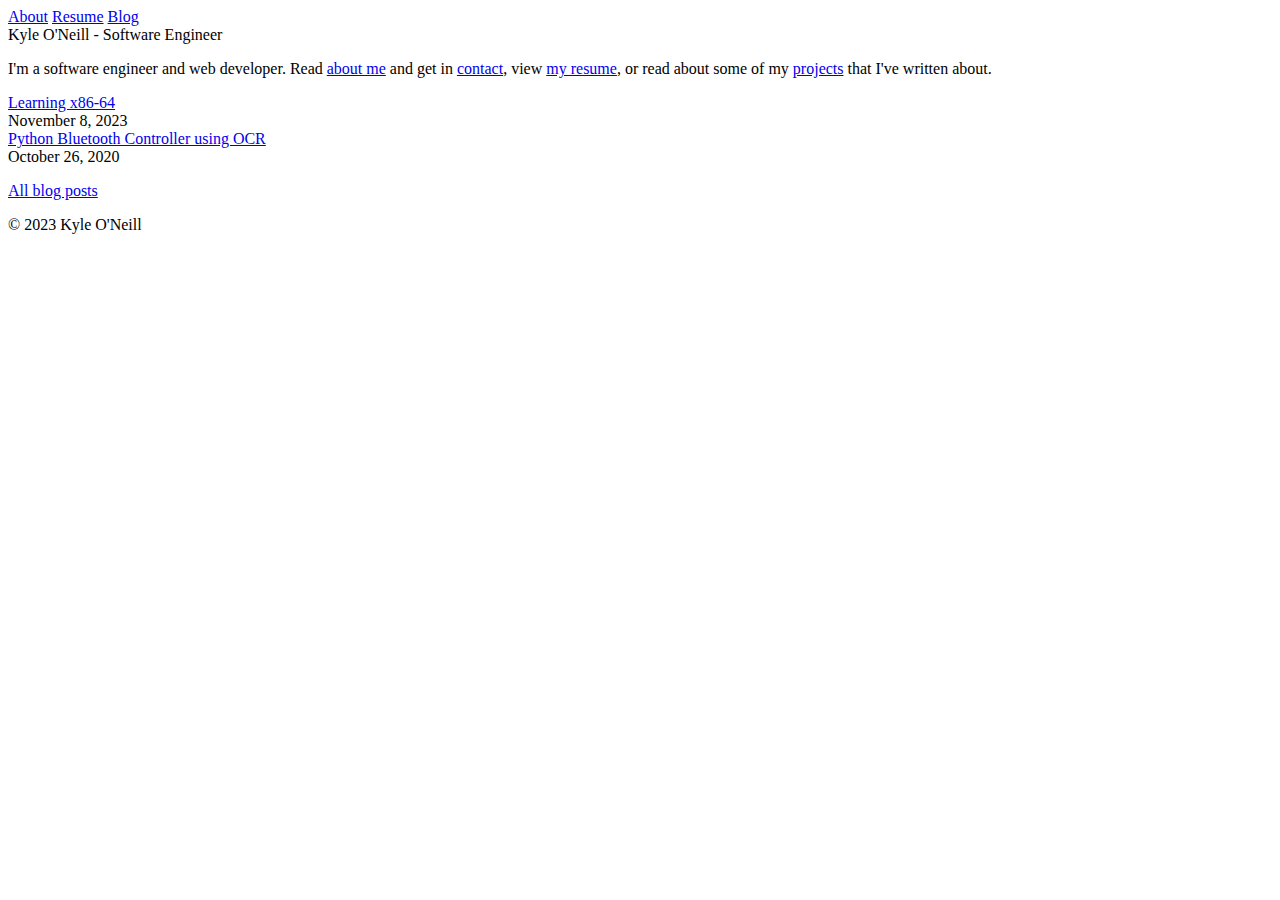
==== commit ae956fdd: "Add x86-64 blog post" ====
--- a/index.html
+++ b/index.html
@@ -57,6 +57,13 @@
     
     
         <div class="page">
+            <a href="https://kyleoneill.dev/blog/learning-x86-64/">Learning x86-64</a>
+            <div class="info">
+                November  8, 2023
+            </div>
+        </div>
+    
+        <div class="page">
             <a href="https://kyleoneill.dev/blog/python-bluetooth-controller/">Python Bluetooth Controller using OCR</a>
             <div class="info">
                 October 26, 2020
@@ -67,7 +74,7 @@
 </div>
 
         <div class="section footer">
-            &copy; 2021 Kyle O&#x27;Neill
+            &copy; 2023 Kyle O&#x27;Neill
         </div>
     </body>
 </html>
